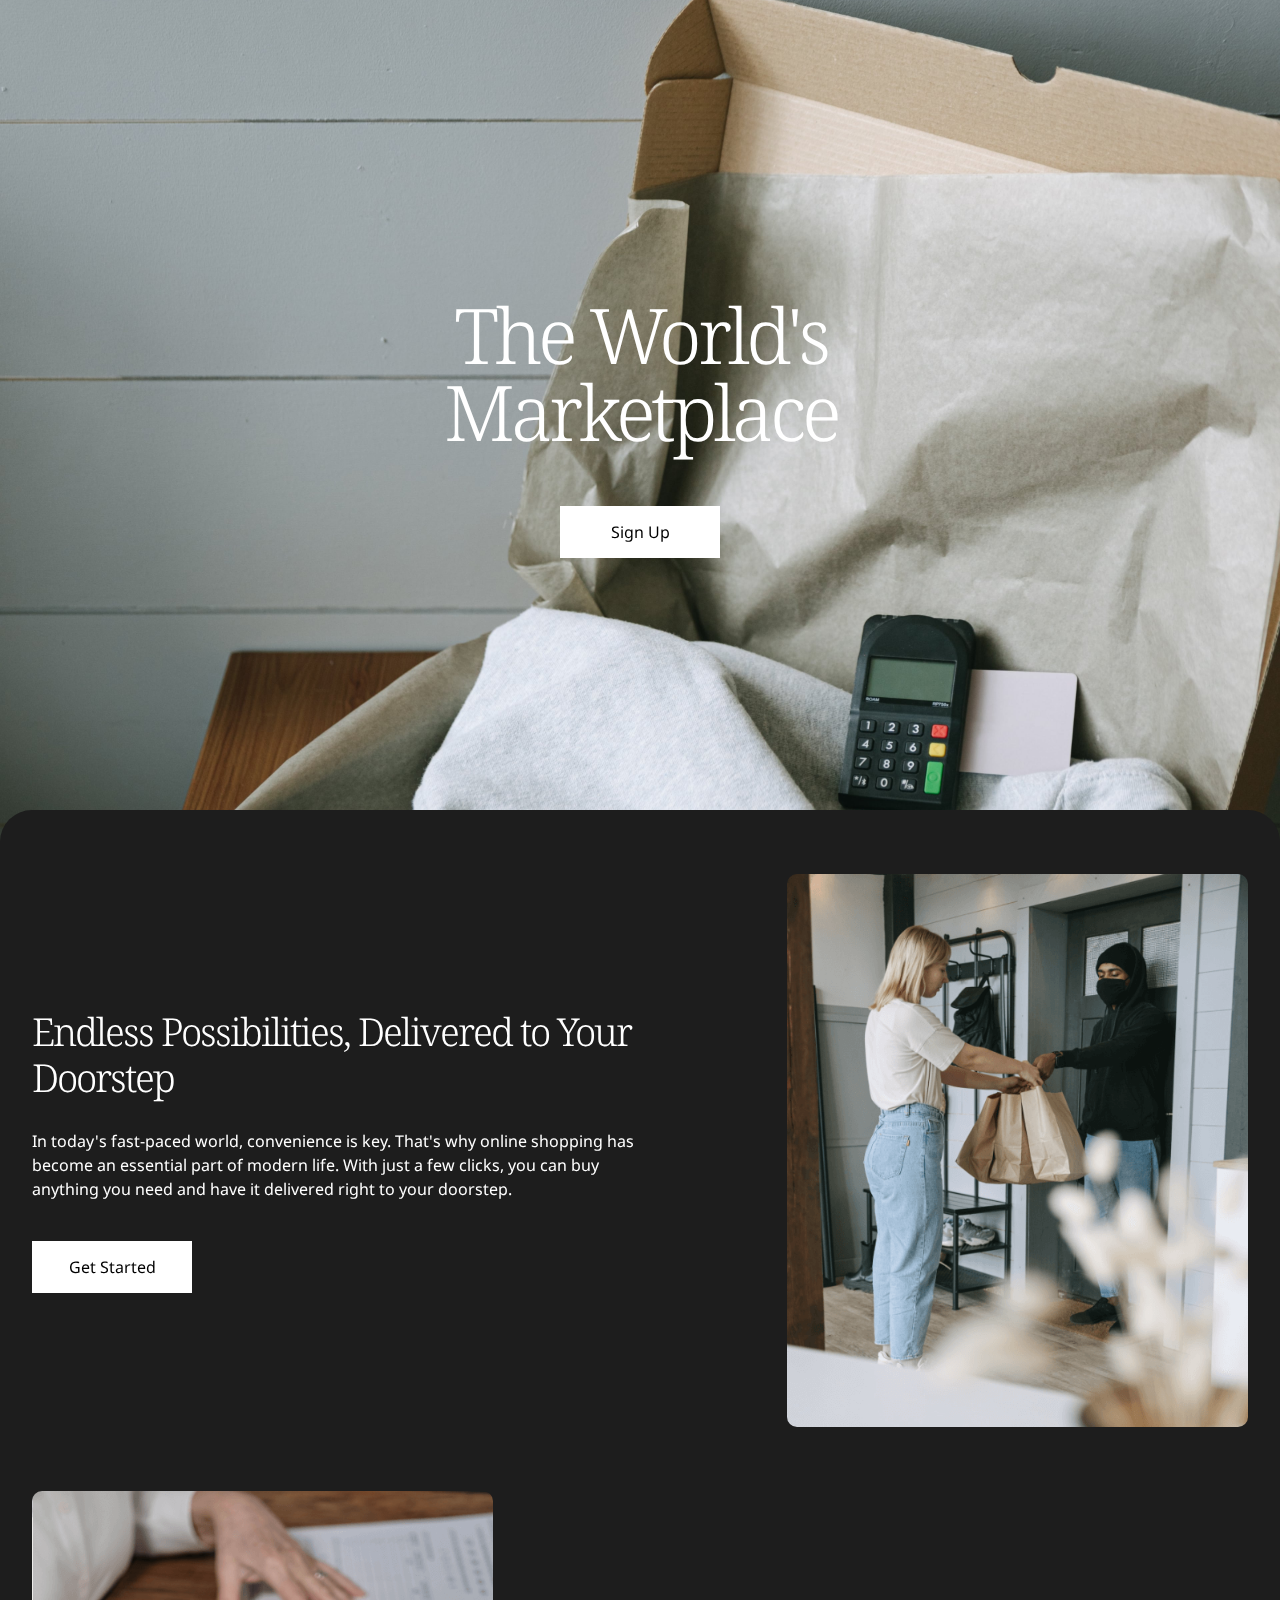
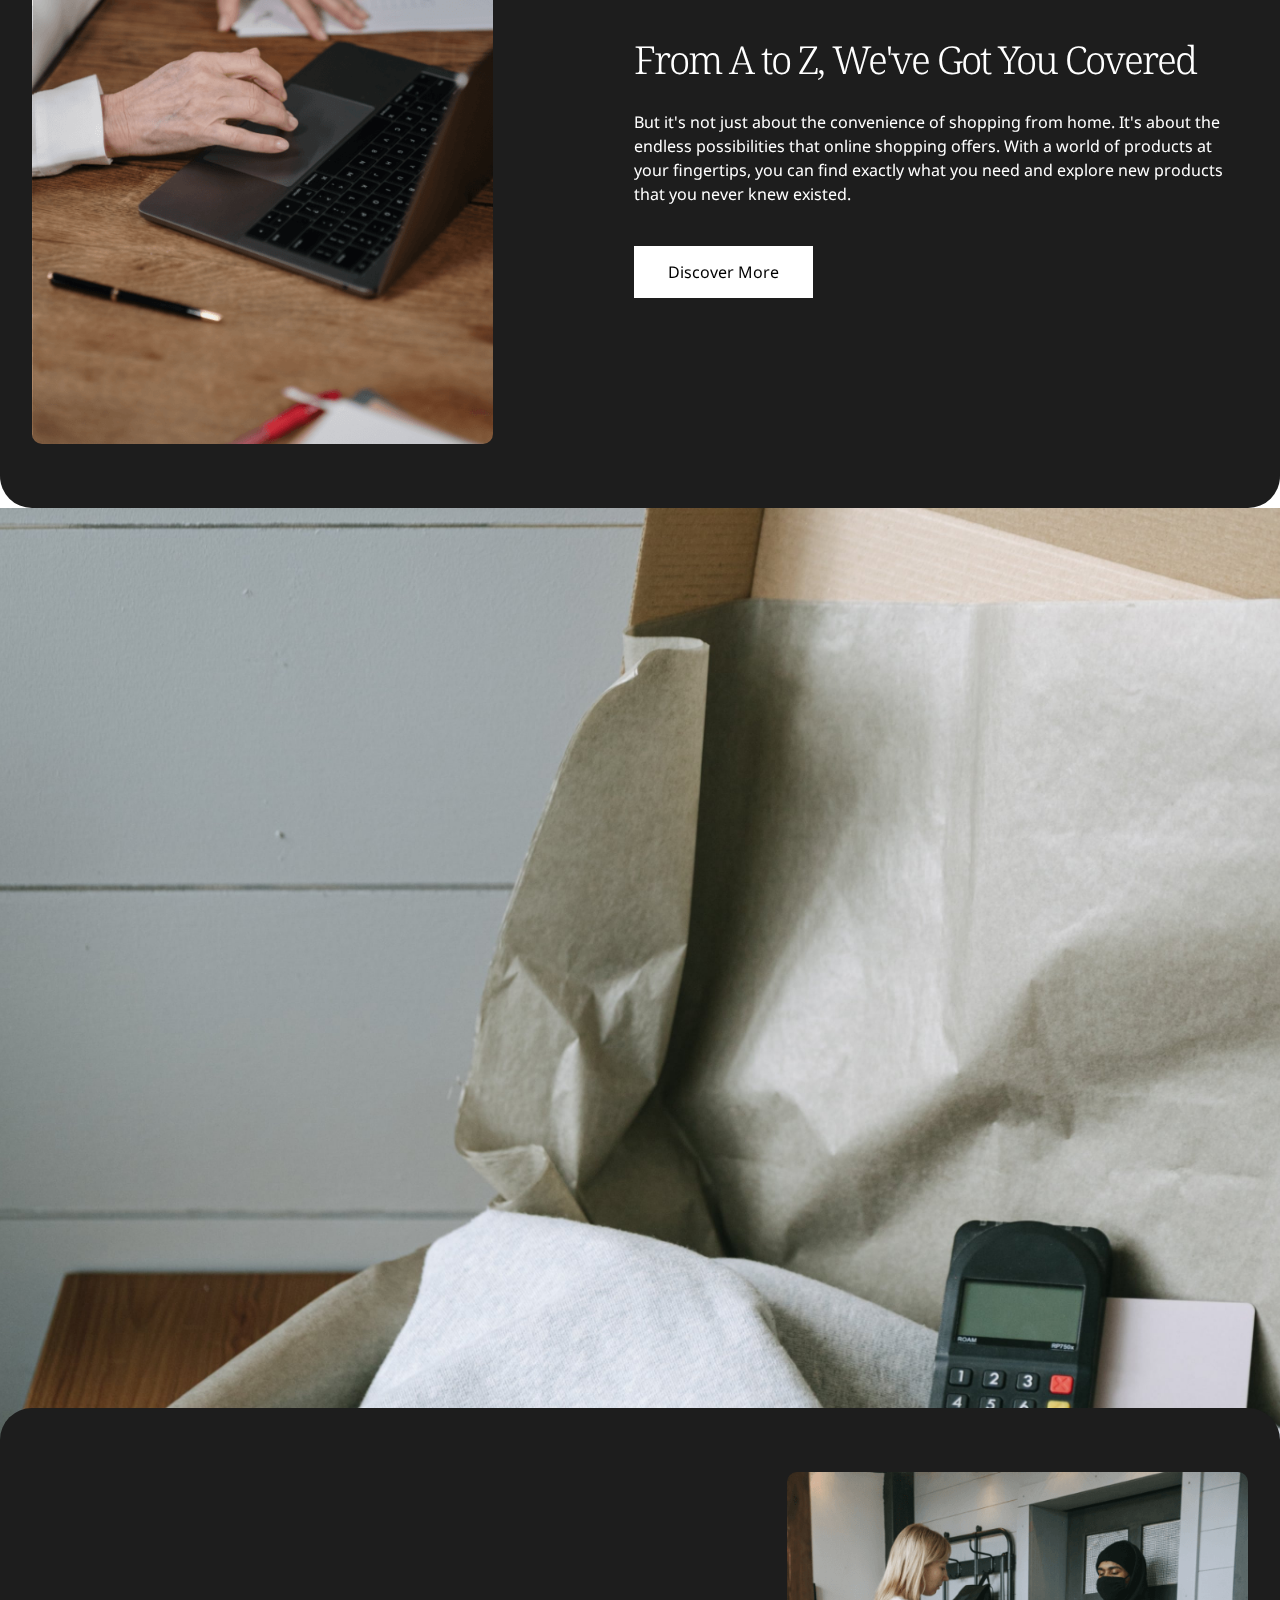
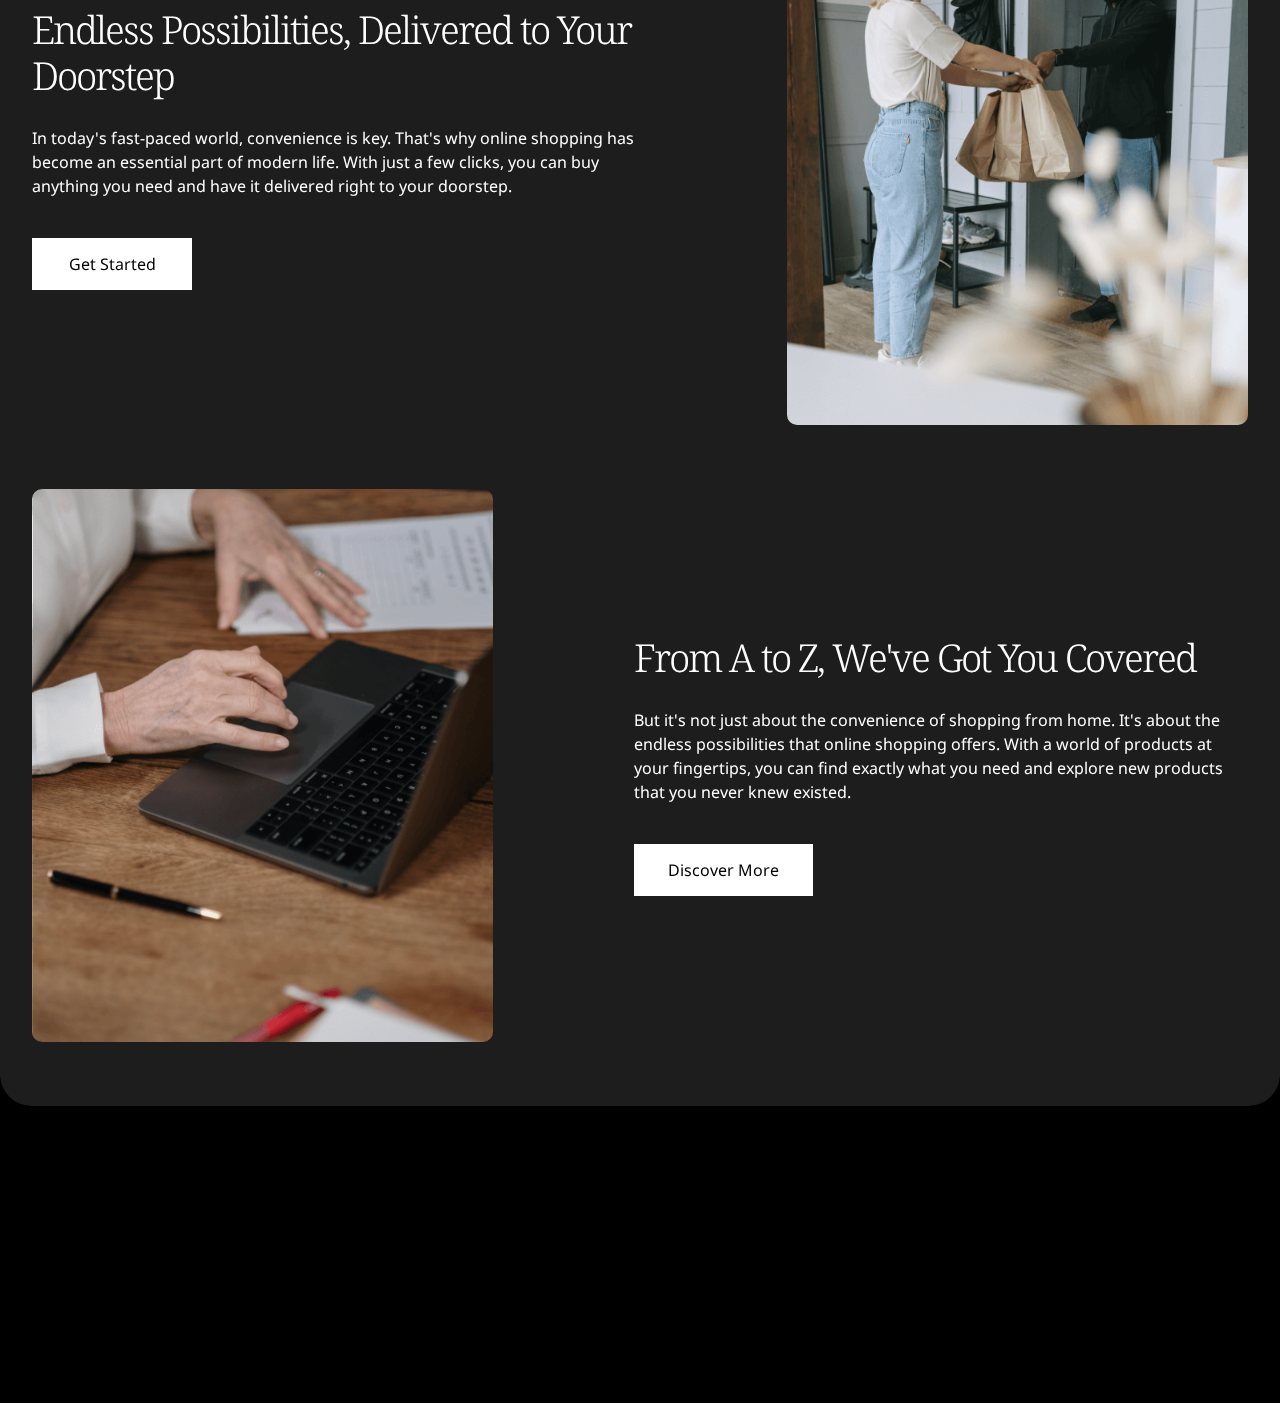
==== public/index.html @ 9a5109a7 "Deployed on firebase" ====
<!DOCTYPE html>
<html lang="en">

<head>
    <meta charset="UTF-8">
    <meta name="viewport" content="width=device-width, initial-scale=1.0">
    <title>Sticky is tricky</title>
    <link rel="preconnect" href="https://fonts.googleapis.com">
    <link rel="preconnect" href="https://fonts.gstatic.com" crossorigin>
    <link
        href="https://fonts.googleapis.com/css2?family=Noto+Sans:wght@300;400;500&family=Noto+Serif:wght@300;400;500&display=swap"
        rel="stylesheet">
    <link rel="stylesheet" href="css/stick-tricky.css">
</head>

<body>

    <header></header>

    <main>
        <div class="page__wrapper">
            <section class="section--hero">
                <div class="hero__container">
                    <div class="hero__wrapper">
                        <div class="section__bg bg--image">
                            <div class="image__wrapper">
                                <img src="images/section--hero/bg__image--hero.jpg" alt="" role="presentation" class=""
                                    width="4480" height="6720" loading="eager"
                                    srcset="images/section--hero/bg__image--hero--767.jpg 767w, images/section--hero/bg__image--hero--1024.jpg 1024w, images/section--hero/bg__image--hero--1440.jpg 1440w, images/section--hero/bg__image--hero--1920.jpg 1920w, images/section--hero/bg__image--hero--2560.jpg 2560w, images/section--hero/bg__image--hero--3840.jpg 3840w, images/section--hero/bg__image--hero.jpg 4480w"
                                    sizes="(orientation: portrait) 100vh, 100vw">
                            </div>
                        </div>
                        <h1 class="hero__heading">
                            The World's<br>
                            Marketplace
                        </h1>
                        <div class="hero__cta__wrapper">
                            <a href="#" class="ss__btn btn--solid--white">
                                Sign Up
                            </a>
                        </div>
                    </div>
                </div>
            </section>
            <section class="section__intro section__padding">
                <div class="ss__container">
                    <div class="ss__row row--image-with-text row--door-delivery">
                        <div class="ss__col col--content">
                            <h3 class="section__heading">
                                Endless Possibilities, Delivered to Your Doorstep
                            </h3>
                            <p class="section__desc">
                                In today's fast-paced world, convenience is key. That's why online shopping has become
                                an essential part of modern life. With just a few clicks, you can buy anything you need
                                and have it delivered right to your doorstep.
                            </p>
                            <div class="section__cta__wrapper">
                                <a href="#" class="ss__btn btn--solid--white">
                                    Get started
                                </a>
                            </div>
                        </div>
                        <div class="ss__col col--visual">
                            <div class="image__wrapper image--portrait image--landscape--mobile has--radius">
                                <img src="images/section--intro/visual--door-delivery.jpg" alt="Door delivery"
                                    class="visual--door-delivery" width="1536" height="2304" loading="lazy"
                                    srcset="images/section--intro/visual--door-delivery--575.jpg 575w, images/section--intro/visual--door-delivery--768.jpg 768w, images/section--intro/visual--door-delivery--1150.jpg 1150w, images/section--intro/visual--door-delivery.jpg 1536w"
                                    sizes="(max-width: 1023px) 768px, (max-width: 1279px) 40vw, 527px">
                            </div>
                        </div>
                    </div>
                    <div class="ss__row row--image-with-text row--get-cover">
                        <div class="ss__col col--content">
                            <h3 class="section__heading">
                                From A to Z, We've Got You Covered
                            </h3>
                            <p class="section__desc">
                                But it's not just about the convenience of shopping from home. It's about the endless
                                possibilities that online shopping offers. With a world of products at your fingertips,
                                you can find exactly what you need and explore new products that you never knew existed.
                            </p>
                            <div class="section__cta__wrapper">
                                <a href="#" class="ss__btn btn--solid--white">
                                    Discover More
                                </a>
                            </div>
                        </div>
                        <div class="ss__col col--visual">
                            <div class="image__wrapper image--portrait image--landscape--mobile has--radius">
                                <img src="images/section--intro/visual--get-cover.jpg" alt="Get cover"
                                    class="visual--get-cover" width="1536" height="2304" loading="lazy"
                                    srcset="images/section--intro/visual--get-cover--575.jpg 575w, images/section--intro/visual--get-cover--768.jpg 768w, images/section--intro/visual--get-cover--1150.jpg 1150w, images/section--intro/visual--get-cover.jpg 1536w"
                                    sizes="(max-width: 1023px) 768px, (max-width: 1279px) 40vw, 527px">
                            </div>
                        </div>
                    </div>
                </div>
            </section>
            <section class="section--parallax">
                <div class="section__bg bg--image">
                    <div class="image__wrapper">
                        <img src="images/section--hero/bg__image--hero.jpg" alt="" role="presentation" class=""
                            width="4480" height="6720" loading="lazy"
                            srcset="images/section--hero/bg__image--hero--767.jpg 767w, images/section--hero/bg__image--hero--1024.jpg 1024w, images/section--hero/bg__image--hero--1440.jpg 1440w, images/section--hero/bg__image--hero--1920.jpg 1920w, images/section--hero/bg__image--hero--2560.jpg 2560w, images/section--hero/bg__image--hero--3840.jpg 3840w, images/section--hero/bg__image--hero.jpg 4480w"
                            sizes="300vh">
                    </div>
                </div>
                <div class="parallax__container">
                    <h1 class="parallax__heading">
                        Shop <br>
                        Anywhere <br>
                        Anytime
                    </h1>
                    <div class="parallax__cta__wrapper">
                        <a href="#" class="ss__btn btn--solid--black">
                            Let's shop
                        </a>
                    </div>
                </div>
            </section>
            <section class="section__intro section__padding">
                <div class="ss__container">
                    <div class="ss__row row--image-with-text row--door-delivery">
                        <div class="ss__col col--content">
                            <h3 class="section__heading">
                                Endless Possibilities, Delivered to Your Doorstep
                            </h3>
                            <p class="section__desc">
                                In today's fast-paced world, convenience is key. That's why online shopping has become
                                an essential part of modern life. With just a few clicks, you can buy anything you need
                                and have it delivered right to your doorstep.
                            </p>
                            <div class="section__cta__wrapper">
                                <a href="#" class="ss__btn btn--solid--white">
                                    Get started
                                </a>
                            </div>
                        </div>
                        <div class="ss__col col--visual">
                            <div class="image__wrapper image--portrait image--landscape--mobile has--radius">
                                <img src="images/section--intro/visual--door-delivery.jpg" alt="Door delivery"
                                    class="visual--door-delivery" width="1536" height="2304" loading="lazy"
                                    srcset="images/section--intro/visual--door-delivery--575.jpg 575w, images/section--intro/visual--door-delivery--768.jpg 768w, images/section--intro/visual--door-delivery--1150.jpg 1150w, images/section--intro/visual--door-delivery.jpg 1536w"
                                    sizes="(max-width: 1023px) 768px, (max-width: 1279px) 40vw, 527px">
                            </div>
                        </div>
                    </div>
                    <div class="ss__row row--image-with-text row--get-cover">
                        <div class="ss__col col--content">
                            <h3 class="section__heading">
                                From A to Z, We've Got You Covered
                            </h3>
                            <p class="section__desc">
                                But it's not just about the convenience of shopping from home. It's about the endless
                                possibilities that online shopping offers. With a world of products at your fingertips,
                                you can find exactly what you need and explore new products that you never knew existed.
                            </p>
                            <div class="section__cta__wrapper">
                                <a href="#" class="ss__btn btn--solid--white">
                                    Discover More
                                </a>
                            </div>
                        </div>
                        <div class="ss__col col--visual">
                            <div class="image__wrapper image--portrait image--landscape--mobile has--radius">
                                <img src="images/section--intro/visual--get-cover.jpg" alt="Get cover"
                                    class="visual--get-cover" width="1536" height="2304" loading="lazy"
                                    srcset="images/section--intro/visual--get-cover--575.jpg 575w, images/section--intro/visual--get-cover--768.jpg 768w, images/section--intro/visual--get-cover--1150.jpg 1150w, images/section--intro/visual--get-cover.jpg 1536w"
                                    sizes="(max-width: 1023px) 768px, (max-width: 1279px) 40vw, 527px">
                            </div>
                        </div>
                    </div>
                </div>
            </section>
        </div>
    </main>

    <footer class="section--footer">
        <div class="footer__spacer"></div>
        <div class="footer__content">
            <div class="ss__container">
                <div class="ss__row row--footer">
                    <div class="ss__col col--branding">
                        <div class="footer__branding">
                            <div class="brand__link">
                                <h3 class="section__heading">
                                    <a href="#">
                                        Shopster
                                    </a>
                                </h3>
                            </div>

                            <ul class="brand__policy">
                                <li class="policy__item">
                                    <a href="#" class="policy__link">
                                        Privacy Policy
                                    </a>
                                </li>
                                <li class="policy__item">
                                    <a href="#" class="policy__link">
                                        Terms & Conditions
                                    </a>
                                </li>
                            </ul>
                            <p class="brand__copyright">
                                © All Rights Reserved. Shopster Inc.
                            </p>
                        </div>
                    </div>
                    <div class="ss__col col--menu">
                        <div class="footer__menu">
                            <h5 class="menu__title">Shop</h5>
                            <ul class="menu__list">
                                <li class="menu__item">
                                    <a href="#" class="menu__link">
                                        Trending
                                    </a>

                                </li>
                                <li class="menu__item">
                                    <a href="#" class="menu__link">
                                        Shop By Category
                                    </a>
                                </li>
                                <li class="menu__item">
                                    <a href="#" class="menu__link">
                                        Recommended
                                    </a>
                                </li>
                                <li class="menu__item">
                                    <a href="#" class="menu__link">
                                        All Products
                                    </a>
                                </li>
                            </ul>
                        </div>
                    </div>
                    <div class="ss__col col--menu">
                        <div class="footer__menu">
                            <h5 class="menu__title">About</h5>
                            <ul class="menu__list">
                                <li class="menu__item">
                                    <a href="#" class="menu__link">
                                        FAQs
                                    </a>
                                </li>
                                <li class="menu__item">
                                    <a href="#" class="menu__link">
                                        Blog
                                    </a>
                                </li>
                                <li class="menu__item">
                                    <a href="#" class="menu__link">
                                        Careers
                                    </a>
                                </li>
                                <li class="menu__item">
                                    <a href="#" class="menu__link">
                                        Testimonials
                                    </a>
                                </li>
                            </ul>
                        </div>
                    </div>
                    <div class="ss__col col--menu">
                        <div class="footer__menu">
                            <h5 class="menu__title">
                                Support
                            </h5>
                            <ul class="menu__list">
                                <li class="menu__item">
                                    <a href="#" class="menu__link">
                                        Track Your Order
                                    </a>
                                </li>
                                <li class="menu__item">
                                    <a href="#" class="menu__link">
                                        Shipping Info
                                    </a>
                                </li>
                                <li class="menu__item">
                                    <a href="#" class="menu__link">
                                        Return request
                                    </a>
                                </li>
                                <li class="menu__item">
                                    <a href="#" class="menu__link">
                                        Customer Support
                                    </a>
                                </li>
                            </ul>
                        </div>
                    </div>
                </div>
            </div>
        </div>

    </footer>

</body>

</html>
---- public/css/stick-tricky.css ----
:root {
  font-size: 4px;
}

* {
  box-sizing: border-box;
}

body {
  margin: 0;
  font-family: "Noto Sans", sans-serif;
  font-size: 4rem;
  line-height: 1.5;
  color: #fff;
}

wrapper {
  display: block;
}

img {
  display: block;
  max-width: 100%;
  max-height: 100%;
  height: auto;
}

h1,
h2,
h3,
h4,
h5,
h6 {
  margin: 0;
  font-family: "Noto Serif", serif;
}

p {
  margin: 0;
}

a {
  text-decoration: none;
  color: rgba(255, 255, 255, 0.6);
  transition: all 0.3s;
}
a:hover {
  color: white;
}

ul {
  padding: 0;
  margin: 0;
  list-style-type: none;
}

.section__bg {
  position: absolute;
  inset: 0;
  z-index: -1;
}
.section__bg .image__wrapper {
  height: 100%;
}
.section__bg img {
  position: absolute;
  inset: 0;
  width: 100%;
  height: 100%;
  object-fit: cover;
}

.image__wrapper {
  position: relative;
  width: 100%;
}
.image__wrapper img {
  position: absolute;
  inset: 0;
  width: 100%;
  height: 100%;
  object-fit: cover;
  object-position: center;
}
.image__wrapper.has--radius {
  border-radius: 2.5rem;
  overflow: hidden;
}
.image__wrapper.image--landscape {
  aspect-ratio: 16/10;
}
.image__wrapper.image--portrait {
  aspect-ratio: 10/12;
}
@media (320px <= width <= 767px) {
  .image__wrapper.image--landscape--mobile {
    aspect-ratio: 16/10;
  }
  .image__wrapper.image--portrait--mobile {
    aspect-ratio: 10/12;
  }
}

.ss__btn {
  display: inline-block;
  text-align: center;
  transition: all 0.3s;
  padding: 3rem 8rem;
  min-width: 40rem;
  border-width: 2px;
  border-style: solid;
  text-transform: capitalize;
}
.ss__btn.btn--solid--white {
  background-color: #fff;
  color: #000;
  border-color: #fff;
}
.ss__btn.btn--solid--white:hover {
  background-color: transparent;
  color: #fff;
}
.ss__btn.btn--solid--black {
  background-color: #000;
  color: #fff;
  border-color: #000;
}
.ss__btn.btn--solid--black:hover {
  background-color: transparent;
  color: #000;
}

.section__padding {
  padding-block: clamp(12rem, 5vw, 24rem);
}

.ss__container {
  max-width: 1440px;
  margin-inline: auto;
  padding-inline: clamp(2rem, 5vw, 8rem);
}

.ss__row {
  margin-inline: clamp(-8rem, -5vw, -2rem);
  display: flex;
  flex-wrap: wrap;
  justify-content: space-between;
  align-items: center;
}
@media (width <= 1023px) {
  .ss__row {
    justify-content: center;
    row-gap: clamp(12rem, 5vw, 24rem);
  }
}

.ss__col {
  padding-inline: clamp(2rem, 5vw, 8rem);
}
@media (width <= 1023px) {
  .ss__col {
    flex-basis: 100%;
    max-width: min(100%, 70ch);
  }
}

.section__heading {
  font-size: clamp(8rem, 3vw, 14rem);
  font-weight: 300;
  letter-spacing: -0.5rem;
  line-height: 1.2;
}

.section__desc {
  margin-block-start: 7rem;
}

.section__cta__wrapper {
  margin-block-start: 10rem;
}

.hero__container {
  height: 200vh;
  margin-block-end: -110vh;
}

.hero__wrapper {
  min-height: 95vh;
  position: sticky;
  top: 0;
  display: flex;
  flex-direction: column;
  justify-content: center;
  align-items: center;
}

.hero__heading {
  font-size: clamp(16rem, 6vw, 28rem);
  line-height: 1;
  color: #fff;
  font-weight: 300;
  text-align: center;
  letter-spacing: -1rem;
}

.hero__cta__wrapper {
  margin-block-start: 14rem;
}

.section__intro {
  background-color: #1d1d1d;
  border-radius: 8rem;
  overflow: hidden;
  position: relative;
  isolation: isolate;
  z-index: 1;
}

.row--door-delivery .visual--door-delivery {
  object-position: top center;
}

.row--get-cover {
  margin-block-start: clamp(12rem, 5vw, 24rem);
  flex-direction: row-reverse;
}

@media (width >= 1024px) {
  .row--image-with-text .col--visual {
    flex: 0 1 41%;
    max-width: 41%;
  }
  .row--image-with-text .col--content {
    flex: 0 1 53%;
    max-width: 53%;
  }
}

.section--parallax {
  height: 300vh;
  margin-block: -100vh;
  position: relative;
}

.parallax__container {
  background-color: #fff;
  height: 100vh;
  position: sticky;
  top: 0;
  display: flex;
  flex-direction: column;
  justify-content: center;
  align-items: center;
  mix-blend-mode: screen;
}

.parallax__heading {
  font-size: clamp(16rem, 6vw, 28rem);
  font-weight: 400;
  line-height: 1.2;
  color: #000;
  text-align: center;
  letter-spacing: -1rem;
}

.parallax__cta__wrapper {
  margin-block-start: 14rem;
}

.section--footer {
  background-color: #000;
  margin-block-start: -100vh;
}
.section--footer .row--footer {
  align-items: stretch;
}
.section--footer .col--branding {
  min-height: 40rem;
}
@media (width <= 767px) {
  .section--footer .col--branding {
    order: 1;
  }
}
@media (1023px >= width >= 768px) {
  .section--footer .col--branding {
    flex-basis: 50%;
    max-width: 50%;
  }
}
@media (1023px >= width >= 768px) {
  .section--footer .col--menu {
    flex-basis: 50%;
    max-width: 50%;
  }
}

.footer__spacer {
  height: 100vh;
}

.footer__content {
  position: sticky;
  bottom: 0;
  padding-block: clamp(8rem, 5vw, 24rem);
}

.footer__branding {
  display: flex;
  flex-direction: column;
  height: 100%;
}
.footer__branding .brand__link {
  flex-grow: 1;
}
.footer__branding .brand__policy {
  display: flex;
  flex-wrap: wrap;
  gap: 4rem;
}
.footer__branding .brand__copyright {
  margin-block-start: 2rem;
  color: rgba(255, 255, 255, 0.6);
}

.footer__menu .menu__title {
  font-size: 5.5rem;
  font-weight: 400;
}
.footer__menu .menu__list {
  margin-block-start: 4rem;
  display: flex;
  flex-direction: column;
}
.footer__menu .menu__item:not(:first-child) {
  margin-block-start: 2rem;
}

@media (width <= 1023px) {
  .footer__content {
    position: relative;
  }
}
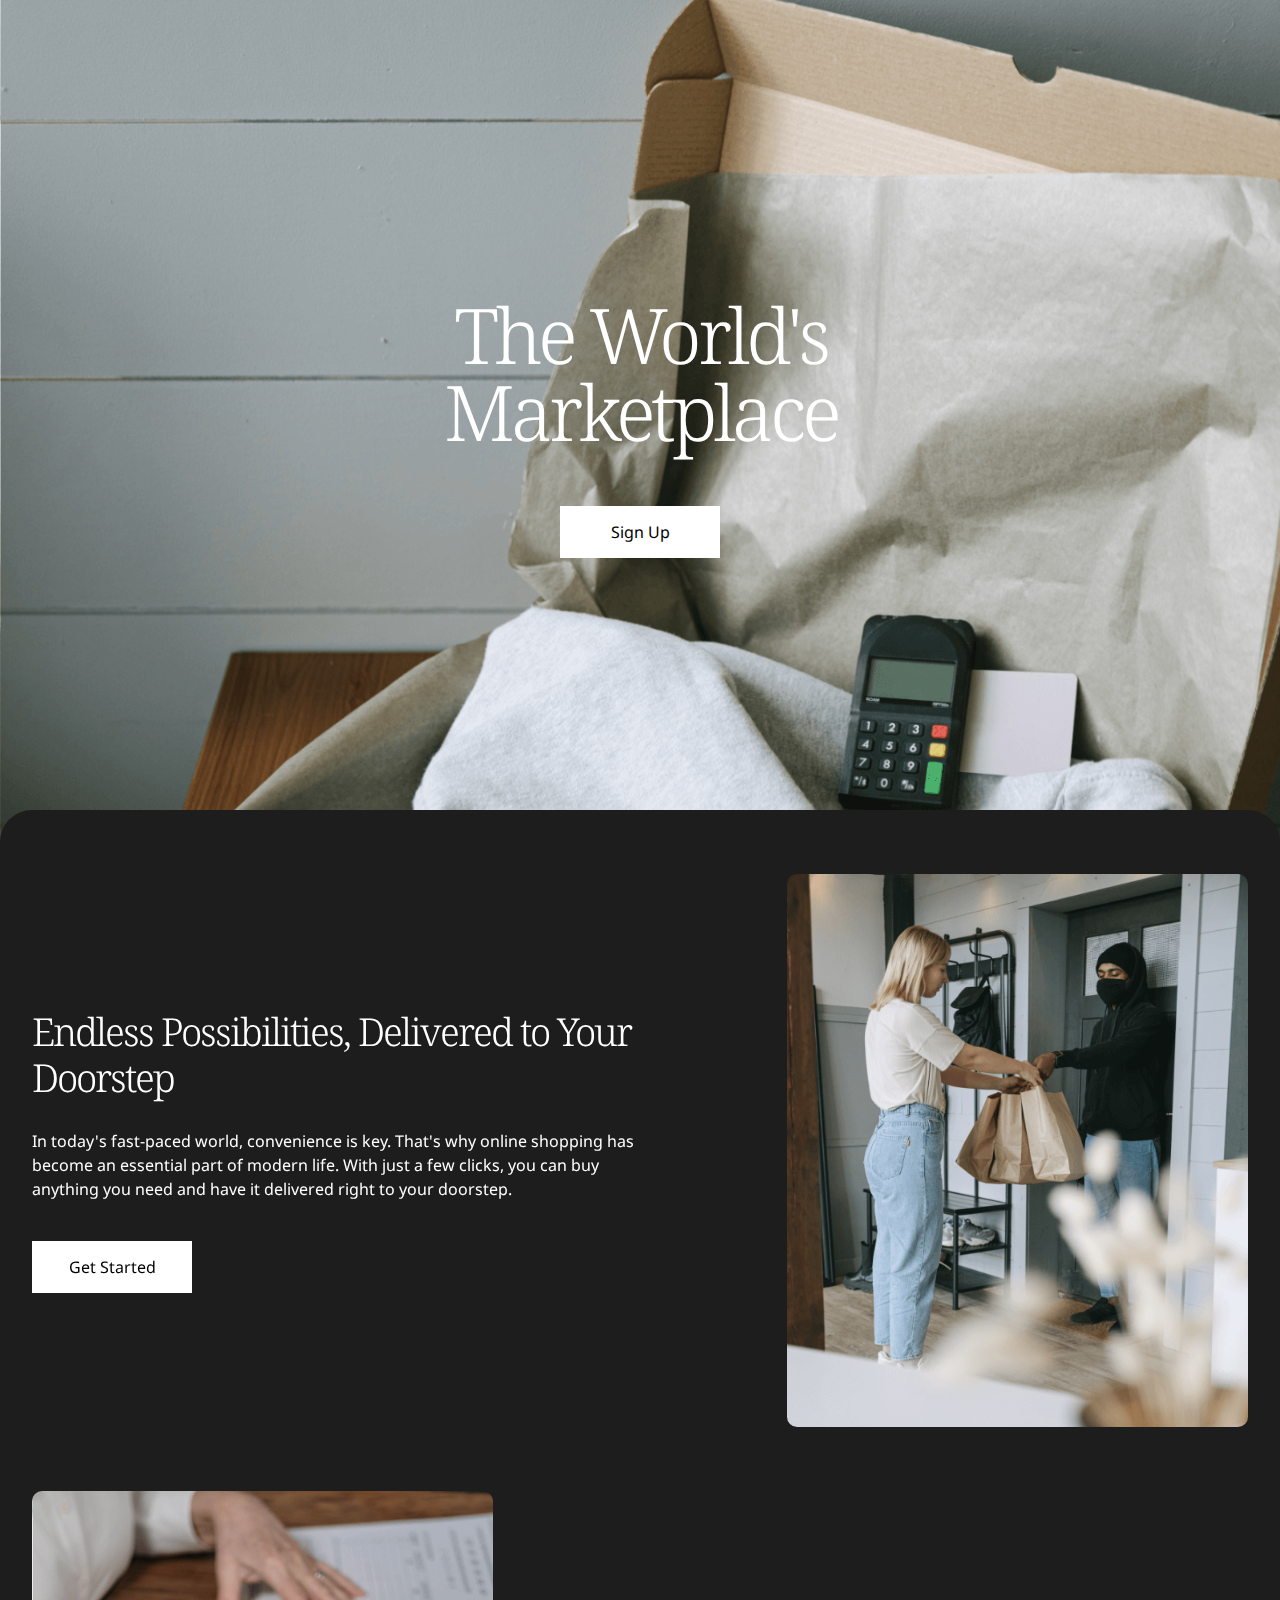
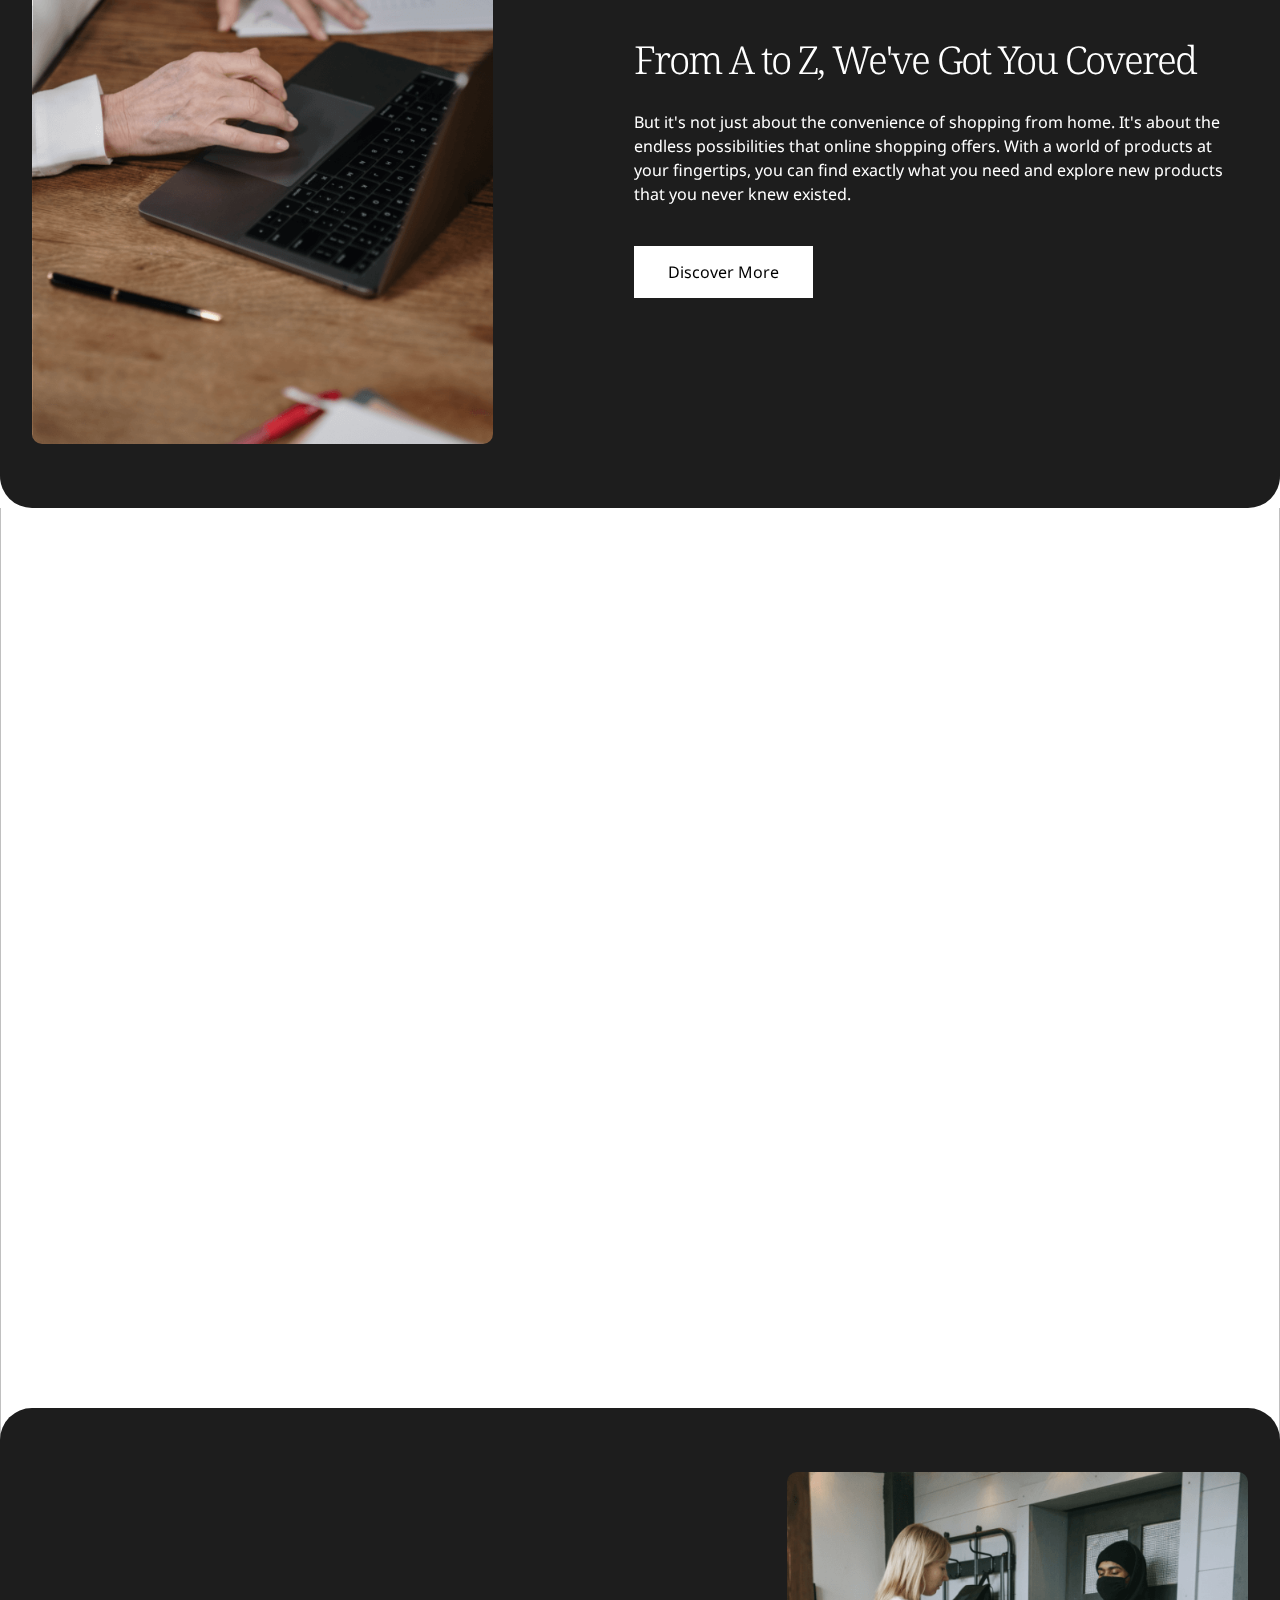
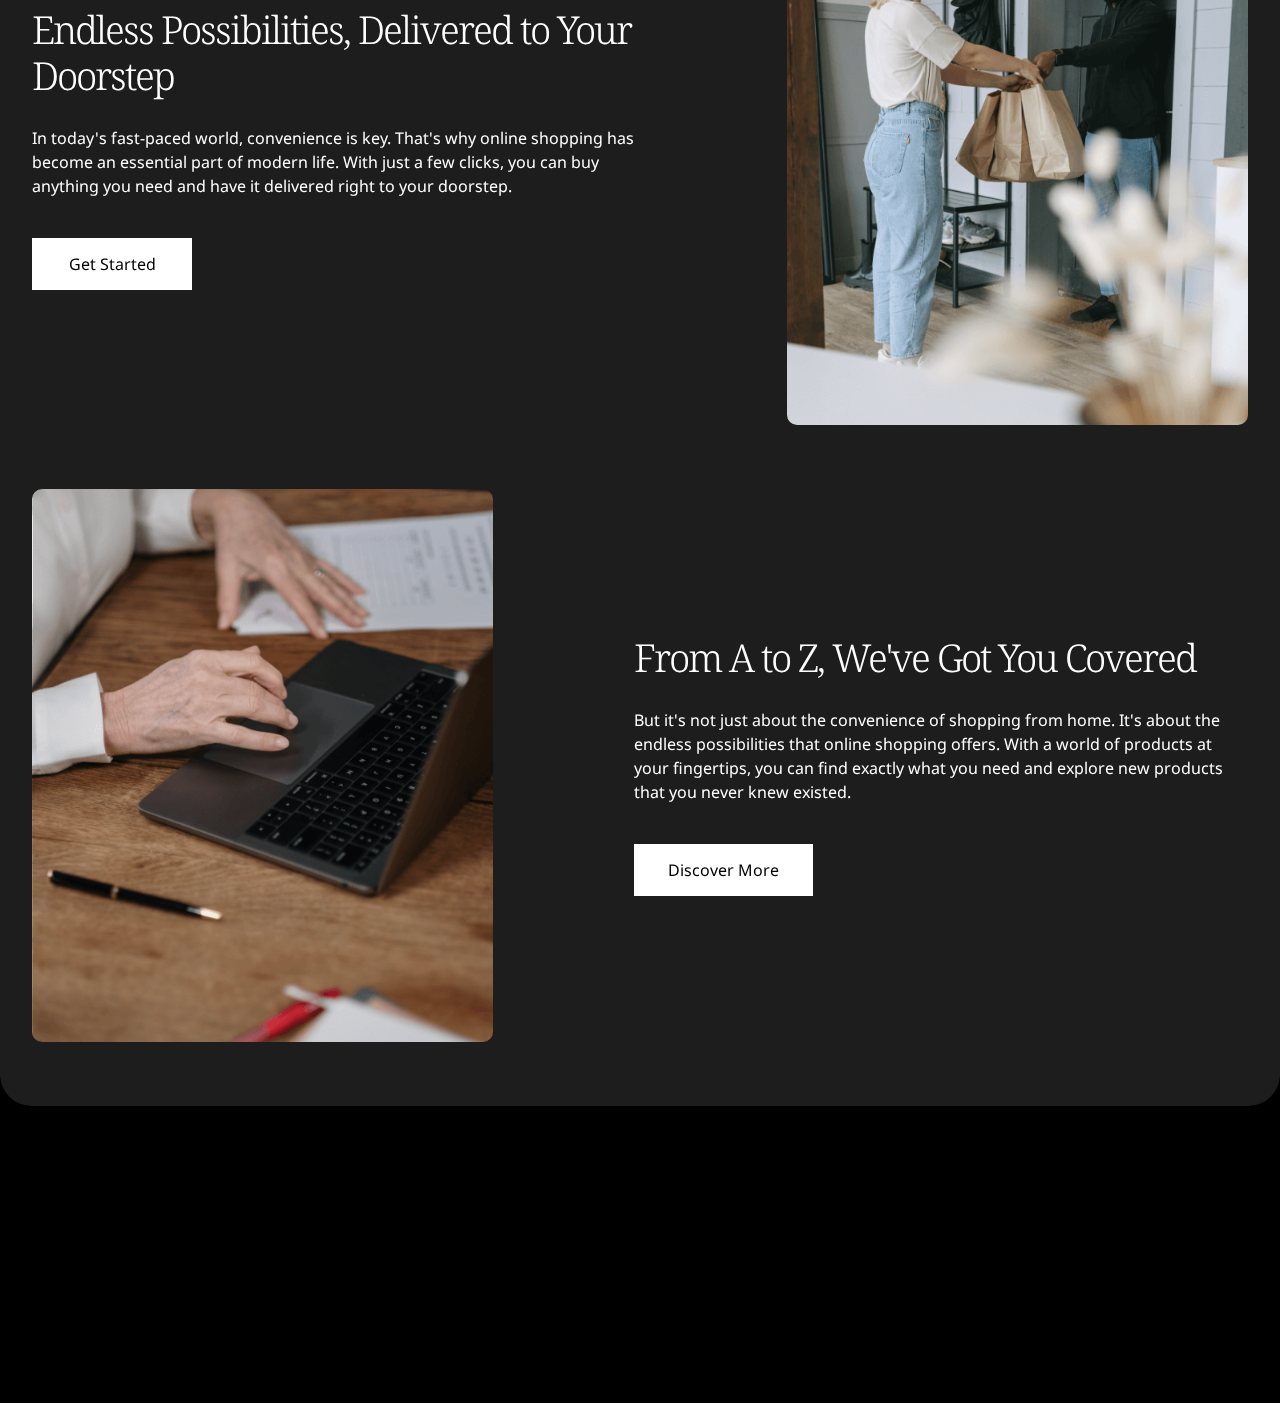
==== commit 74c53567: "reverted to original" ====
--- a/public/index.html
+++ b/public/index.html
@@ -4,7 +4,8 @@
 <head>
     <meta charset="UTF-8">
     <meta name="viewport" content="width=device-width, initial-scale=1.0">
-    <title>Sticky is tricky</title>
+    <meta name="description" content="This is an example use of sticking and revelling sections with fun!">
+    <title>Sticky is tricky!</title>
     <link rel="preconnect" href="https://fonts.googleapis.com">
     <link rel="preconnect" href="https://fonts.gstatic.com" crossorigin>
     <link
@@ -14,6 +15,12 @@
 </head>
 
 <body>
+
+    <!-- <section class="section--loader">
+        <h5 class="loader__title">
+            Shopster
+        </h5>
+    </section> -->
 
     <header></header>
 
@@ -26,7 +33,7 @@
                             <div class="image__wrapper">
                                 <img src="images/section--hero/bg__image--hero.jpg" alt="" role="presentation" class=""
                                     width="4480" height="6720" loading="eager"
-                                    srcset="images/section--hero/bg__image--hero--767.jpg 767w, images/section--hero/bg__image--hero--1024.jpg 1024w, images/section--hero/bg__image--hero--1440.jpg 1440w, images/section--hero/bg__image--hero--1920.jpg 1920w, images/section--hero/bg__image--hero--2560.jpg 2560w, images/section--hero/bg__image--hero--3840.jpg 3840w, images/section--hero/bg__image--hero.jpg 4480w"
+                                    srcset="images/section--hero/bg__image--hero--767.jpg 767w, images/section--hero/bg__image--hero--1024.jpg 1024w, images/section--hero/bg__image--hero--1440.jpg 1440w, images/section--hero/bg__image--hero--1536.jpg 1536w, images/section--hero/bg__image--hero--1920.jpg 1920w, images/section--hero/bg__image--hero--2560.jpg 2560w, images/section--hero/bg__image--hero--3840.jpg 3840w, images/section--hero/bg__image--hero.jpg 4480w"
                                     sizes="(orientation: portrait) 100vh, 100vw">
                             </div>
                         </div>
@@ -99,9 +106,9 @@
             <section class="section--parallax">
                 <div class="section__bg bg--image">
                     <div class="image__wrapper">
-                        <img src="images/section--hero/bg__image--hero.jpg" alt="" role="presentation" class=""
+                        <img src="images/section--parallax/bg__image--parallax.jpg" alt="" role="presentation" class=""
                             width="4480" height="6720" loading="lazy"
-                            srcset="images/section--hero/bg__image--hero--767.jpg 767w, images/section--hero/bg__image--hero--1024.jpg 1024w, images/section--hero/bg__image--hero--1440.jpg 1440w, images/section--hero/bg__image--hero--1920.jpg 1920w, images/section--hero/bg__image--hero--2560.jpg 2560w, images/section--hero/bg__image--hero--3840.jpg 3840w, images/section--hero/bg__image--hero.jpg 4480w"
+                            srcset="images/section--parallax/bg__image--parallax--767.jpg 767w, images/section--parallax/bg__image--parallax--1024.jpg 1024w, images/section--parallax/bg__image--parallax--1440.jpg 1440w, images/section--parallax/bg__image--parallax--1536.jpg 1536w, images/section--parallax/bg__image--parallax--1920.jpg 1920w, images/section--parallax/bg__image--parallax--2560.jpg 2560w, images/section--parallax/bg__image--parallax--3840.jpg 3840w, images/section--parallax/bg__image--parallax.jpg 4480w"
                             sizes="300vh">
                     </div>
                 </div>
@@ -297,6 +304,13 @@
 
     </footer>
 
+    <!-- <script defer>
+        var loader = document.querySelector('.section--loader');
+        document.addEventListener("DOMContentLoaded", (event) => {
+            loader.style.display = "none";
+        });
+    </script> -->
+
 </body>
 
 </html>--- a/public/css/stick-tricky.css
+++ b/public/css/stick-tricky.css
@@ -12,10 +12,6 @@
   font-size: 4rem;
   line-height: 1.5;
   color: #fff;
-}
-
-wrapper {
-  display: block;
 }
 
 img {
@@ -179,6 +175,10 @@
   margin-block-start: 10rem;
 }
 
+.section--hero {
+  background-color: #535d5a;
+}
+
 .hero__container {
   height: 200vh;
   margin-block-end: -110vh;
